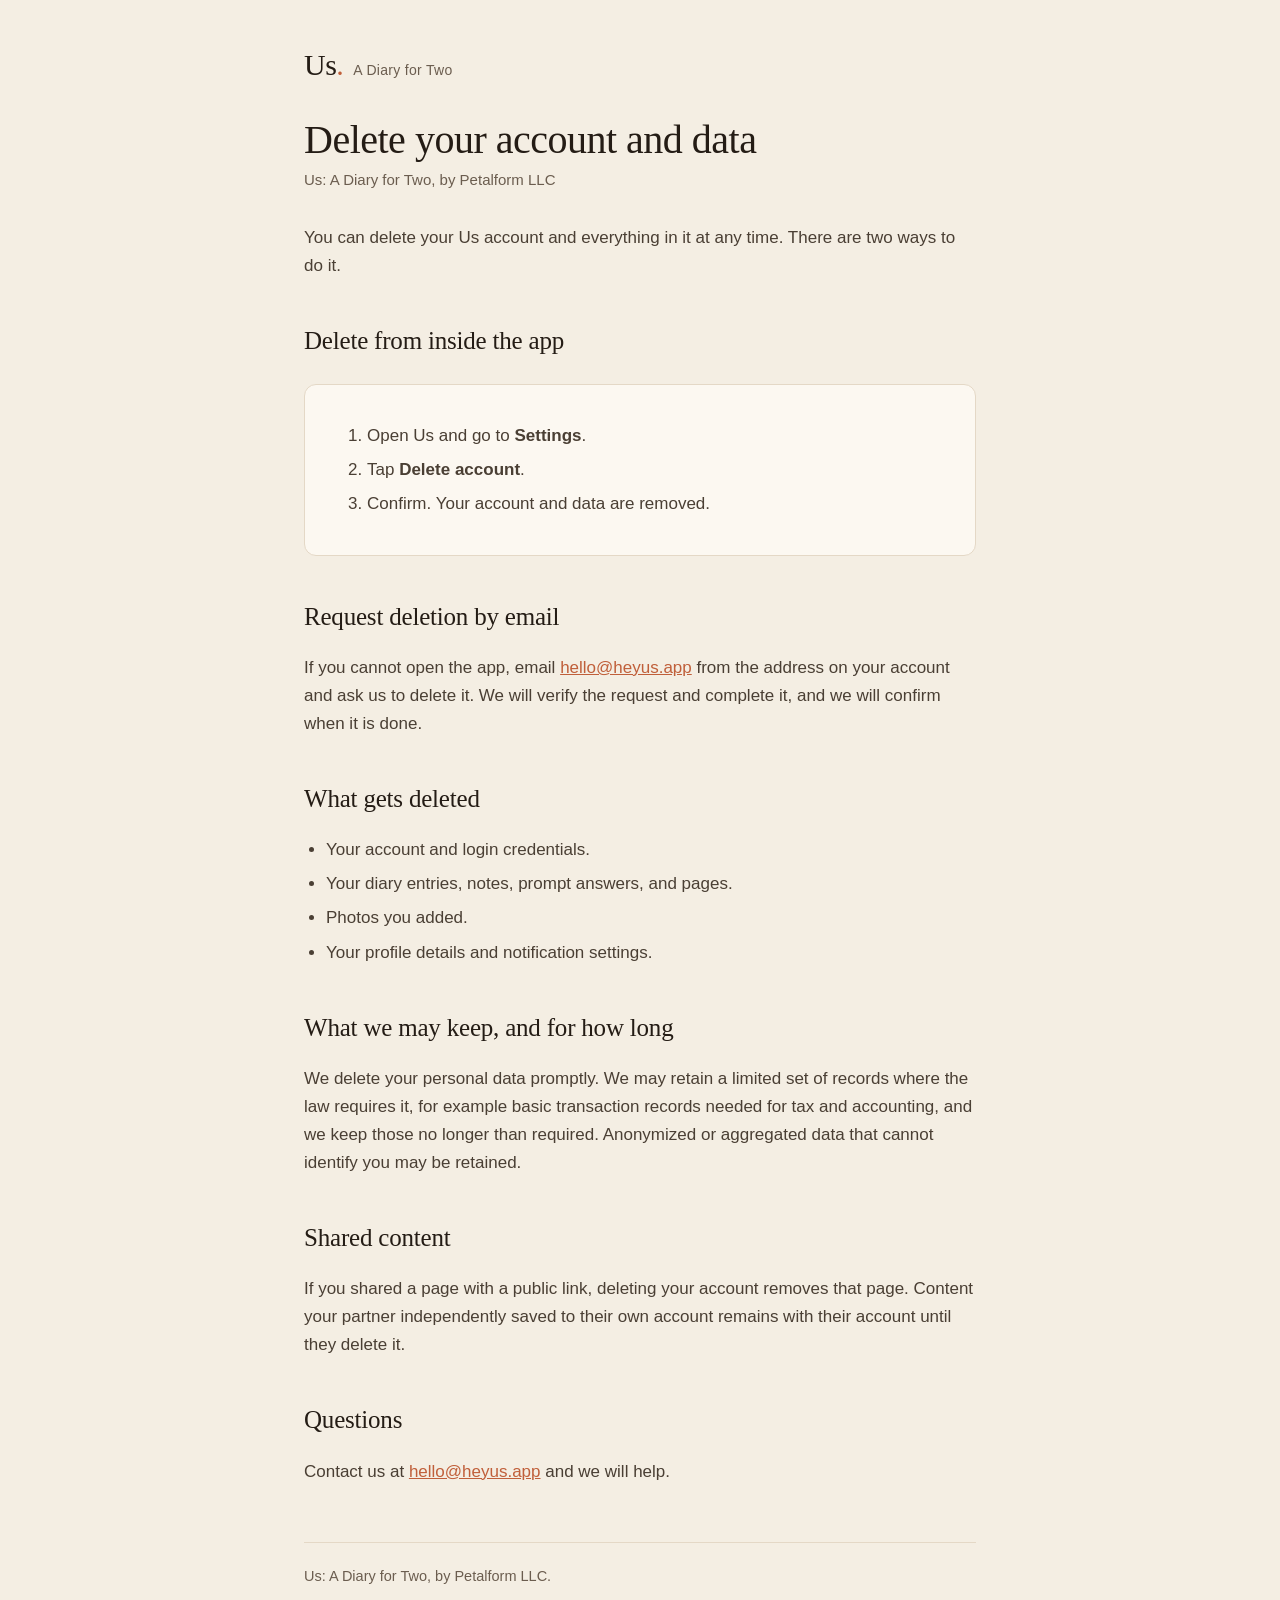
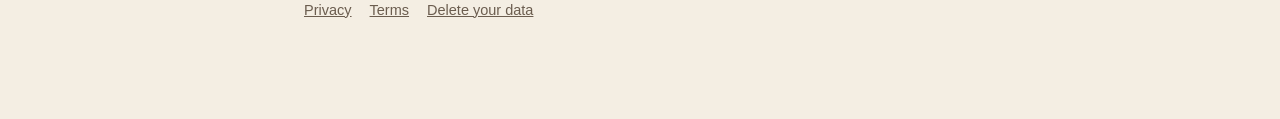
==== delete.html @ 91aebbb7 "Legal pages for Us: A Diary for Two (privacy, terms, delete)" ====
<!doctype html>
<html lang="en">
<head>
<meta charset="utf-8" />
<meta name="viewport" content="width=device-width, initial-scale=1" />
<title>Delete Your Account and Data | Us: A Diary for Two</title>
<meta name="description" content="How to delete your Us account and associated data. Us: A Diary for Two, by Petalform LLC." />
<link rel="stylesheet" href="styles.css" />
</head>
<body>
<div class="wrap">
  <header class="mast">
    <a class="mark" href="index.html">Us<span class="dot">.</span></a>
    <span class="kicker">A Diary for Two</span>
  </header>

  <h1>Delete your account and data</h1>
  <p class="updated">Us: A Diary for Two, by Petalform LLC</p>

  <p>You can delete your Us account and everything in it at any time. There are two ways to do it.</p>

  <h2>Delete from inside the app</h2>
  <div class="card">
    <ol>
      <li>Open Us and go to <strong>Settings</strong>.</li>
      <li>Tap <strong>Delete account</strong>.</li>
      <li>Confirm. Your account and data are removed.</li>
    </ol>
  </div>

  <h2>Request deletion by email</h2>
  <p>If you cannot open the app, email <a href="mailto:hello@heyus.app?subject=Delete%20my%20Us%20account">hello@heyus.app</a> from the address on your account and ask us to delete it. We will verify the request and complete it, and we will confirm when it is done.</p>

  <h2>What gets deleted</h2>
  <ul>
    <li>Your account and login credentials.</li>
    <li>Your diary entries, notes, prompt answers, and pages.</li>
    <li>Photos you added.</li>
    <li>Your profile details and notification settings.</li>
  </ul>

  <h2>What we may keep, and for how long</h2>
  <p>We delete your personal data promptly. We may retain a limited set of records where the law requires it, for example basic transaction records needed for tax and accounting, and we keep those no longer than required. Anonymized or aggregated data that cannot identify you may be retained.</p>

  <h2>Shared content</h2>
  <p>If you shared a page with a public link, deleting your account removes that page. Content your partner independently saved to their own account remains with their account until they delete it.</p>

  <h2>Questions</h2>
  <p>Contact us at <a href="mailto:hello@heyus.app">hello@heyus.app</a> and we will help.</p>

  <div class="footer">
    Us: A Diary for Two, by Petalform LLC.
    <div class="backlinks">
      <a href="privacy.html">Privacy</a>
      <a href="terms.html">Terms</a>
      <a href="delete.html">Delete your data</a>
    </div>
  </div>
</div>
</body>
</html>
---- styles.css ----
:root {
  --bg: #f4eee3;
  --surface: #fcf8f1;
  --ink: #241c15;
  --ink-soft: #4a3f34;
  --ink-muted: #6b5d4f;
  --accent: #c05f3a;
  --border: #e4d8c6;
}

* { box-sizing: border-box; }

html { -webkit-text-size-adjust: 100%; }

body {
  margin: 0;
  background: var(--bg);
  color: var(--ink);
  font-family: -apple-system, BlinkMacSystemFont, "Segoe UI", Roboto, Helvetica, Arial, sans-serif;
  line-height: 1.65;
  font-size: 17px;
}

.wrap {
  max-width: 720px;
  margin: 0 auto;
  padding: 40px 24px 96px;
}

header.mast {
  display: flex;
  align-items: baseline;
  gap: 10px;
  margin-bottom: 8px;
}

.mark {
  font-family: Georgia, "Times New Roman", serif;
  font-size: 30px;
  font-weight: 400;
  letter-spacing: -0.5px;
  color: var(--ink);
  text-decoration: none;
}
.mark .dot { color: var(--accent); }

.kicker {
  color: var(--ink-muted);
  font-size: 14px;
  letter-spacing: 0.3px;
}

h1 {
  font-family: Georgia, "Times New Roman", serif;
  font-weight: 400;
  font-size: 40px;
  line-height: 1.1;
  letter-spacing: -0.5px;
  margin: 28px 0 6px;
}

.updated {
  color: var(--ink-muted);
  font-size: 15px;
  margin: 0 0 32px;
}

h2 {
  font-family: Georgia, "Times New Roman", serif;
  font-weight: 400;
  font-size: 25px;
  letter-spacing: -0.2px;
  margin: 40px 0 10px;
}

h3 {
  font-size: 18px;
  margin: 26px 0 6px;
}

p, li { color: var(--ink-soft); }

a { color: var(--accent); }

ul { padding-left: 22px; }
li { margin: 6px 0; }

.card {
  background: var(--surface);
  border: 1px solid var(--border);
  border-radius: 12px;
  padding: 20px 22px;
  margin: 22px 0;
}

table {
  width: 100%;
  border-collapse: collapse;
  margin: 18px 0;
  font-size: 15.5px;
}
th, td {
  text-align: left;
  vertical-align: top;
  padding: 10px 12px;
  border-bottom: 1px solid var(--border);
}
th { color: var(--ink); font-weight: 600; }
td { color: var(--ink-soft); }

.footer {
  margin-top: 56px;
  padding-top: 22px;
  border-top: 1px solid var(--border);
  color: var(--ink-muted);
  font-size: 14.5px;
}
.footer a { color: var(--ink-muted); }

.backlinks { margin-top: 10px; display: flex; gap: 18px; flex-wrap: wrap; }
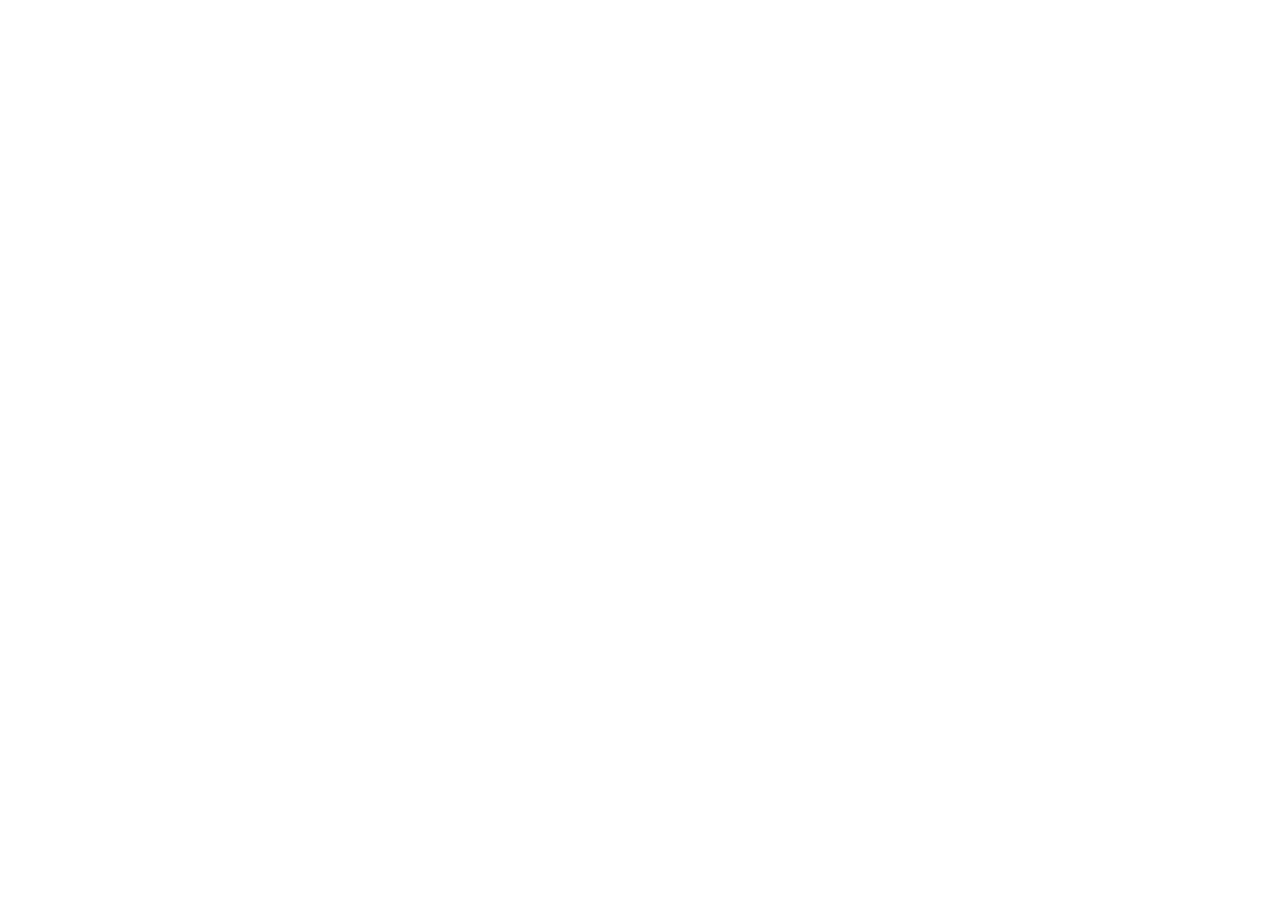
==== commit b2269ebc: "Moved to petalformllc.com: every page now redirects to its new address Co-Authored-By: Claude Opus 5" ====
--- a/delete.html
+++ b/delete.html
@@ -1,61 +1,14 @@
 <!doctype html>
 <html lang="en">
 <head>
-<meta charset="utf-8" />
-<meta name="viewport" content="width=device-width, initial-scale=1" />
-<title>Delete Your Account and Data | Us: A Diary for Two</title>
-<meta name="description" content="How to delete your Us account and associated data. Us: A Diary for Two, by Petalform LLC." />
-<link rel="stylesheet" href="styles.css" />
+<meta charset="utf-8">
+<meta name="viewport" content="width=device-width, initial-scale=1">
+<title>Us: Delete your account and data · moved to petalformllc.com</title>
+<link rel="canonical" href="https://petalformllc.com/apps/us/delete-account/">
+<meta http-equiv="refresh" content="0; url=https://petalformllc.com/apps/us/delete-account/">
+<script>location.replace("https://petalformllc.com/apps/us/delete-account/" + location.hash)</script>
 </head>
-<body>
-<div class="wrap">
-  <header class="mast">
-    <a class="mark" href="index.html">Us<span class="dot">.</span></a>
-    <span class="kicker">A Diary for Two</span>
-  </header>
-
-  <h1>Delete your account and data</h1>
-  <p class="updated">Us: A Diary for Two, by Petalform LLC</p>
-
-  <p>You can delete your Us account and everything in it at any time. There are two ways to do it.</p>
-
-  <h2>Delete from inside the app</h2>
-  <div class="card">
-    <ol>
-      <li>Open Us and go to <strong>Settings</strong>.</li>
-      <li>Tap <strong>Delete account</strong>.</li>
-      <li>Confirm. Your account and data are removed.</li>
-    </ol>
-  </div>
-
-  <h2>Request deletion by email</h2>
-  <p>If you cannot open the app, email <a href="mailto:hello@heyus.app?subject=Delete%20my%20Us%20account">hello@heyus.app</a> from the address on your account and ask us to delete it. We will verify the request and complete it, and we will confirm when it is done.</p>
-
-  <h2>What gets deleted</h2>
-  <ul>
-    <li>Your account and login credentials.</li>
-    <li>Your diary entries, notes, prompt answers, and pages.</li>
-    <li>Photos you added.</li>
-    <li>Your profile details and notification settings.</li>
-  </ul>
-
-  <h2>What we may keep, and for how long</h2>
-  <p>We delete your personal data promptly. We may retain a limited set of records where the law requires it, for example basic transaction records needed for tax and accounting, and we keep those no longer than required. Anonymized or aggregated data that cannot identify you may be retained.</p>
-
-  <h2>Shared content</h2>
-  <p>If you shared a page with a public link, deleting your account removes that page. Content your partner independently saved to their own account remains with their account until they delete it.</p>
-
-  <h2>Questions</h2>
-  <p>Contact us at <a href="mailto:hello@heyus.app">hello@heyus.app</a> and we will help.</p>
-
-  <div class="footer">
-    Us: A Diary for Two, by Petalform LLC.
-    <div class="backlinks">
-      <a href="privacy.html">Privacy</a>
-      <a href="terms.html">Terms</a>
-      <a href="delete.html">Delete your data</a>
-    </div>
-  </div>
-</div>
+<body style="font:17px/1.6 system-ui,sans-serif;max-width:560px;margin:15vh auto;padding:0 20px">
+<p>This page has moved to <a href="https://petalformllc.com/apps/us/delete-account/">petalformllc.com/apps/us/delete-account/</a>.</p>
 </body>
 </html>
